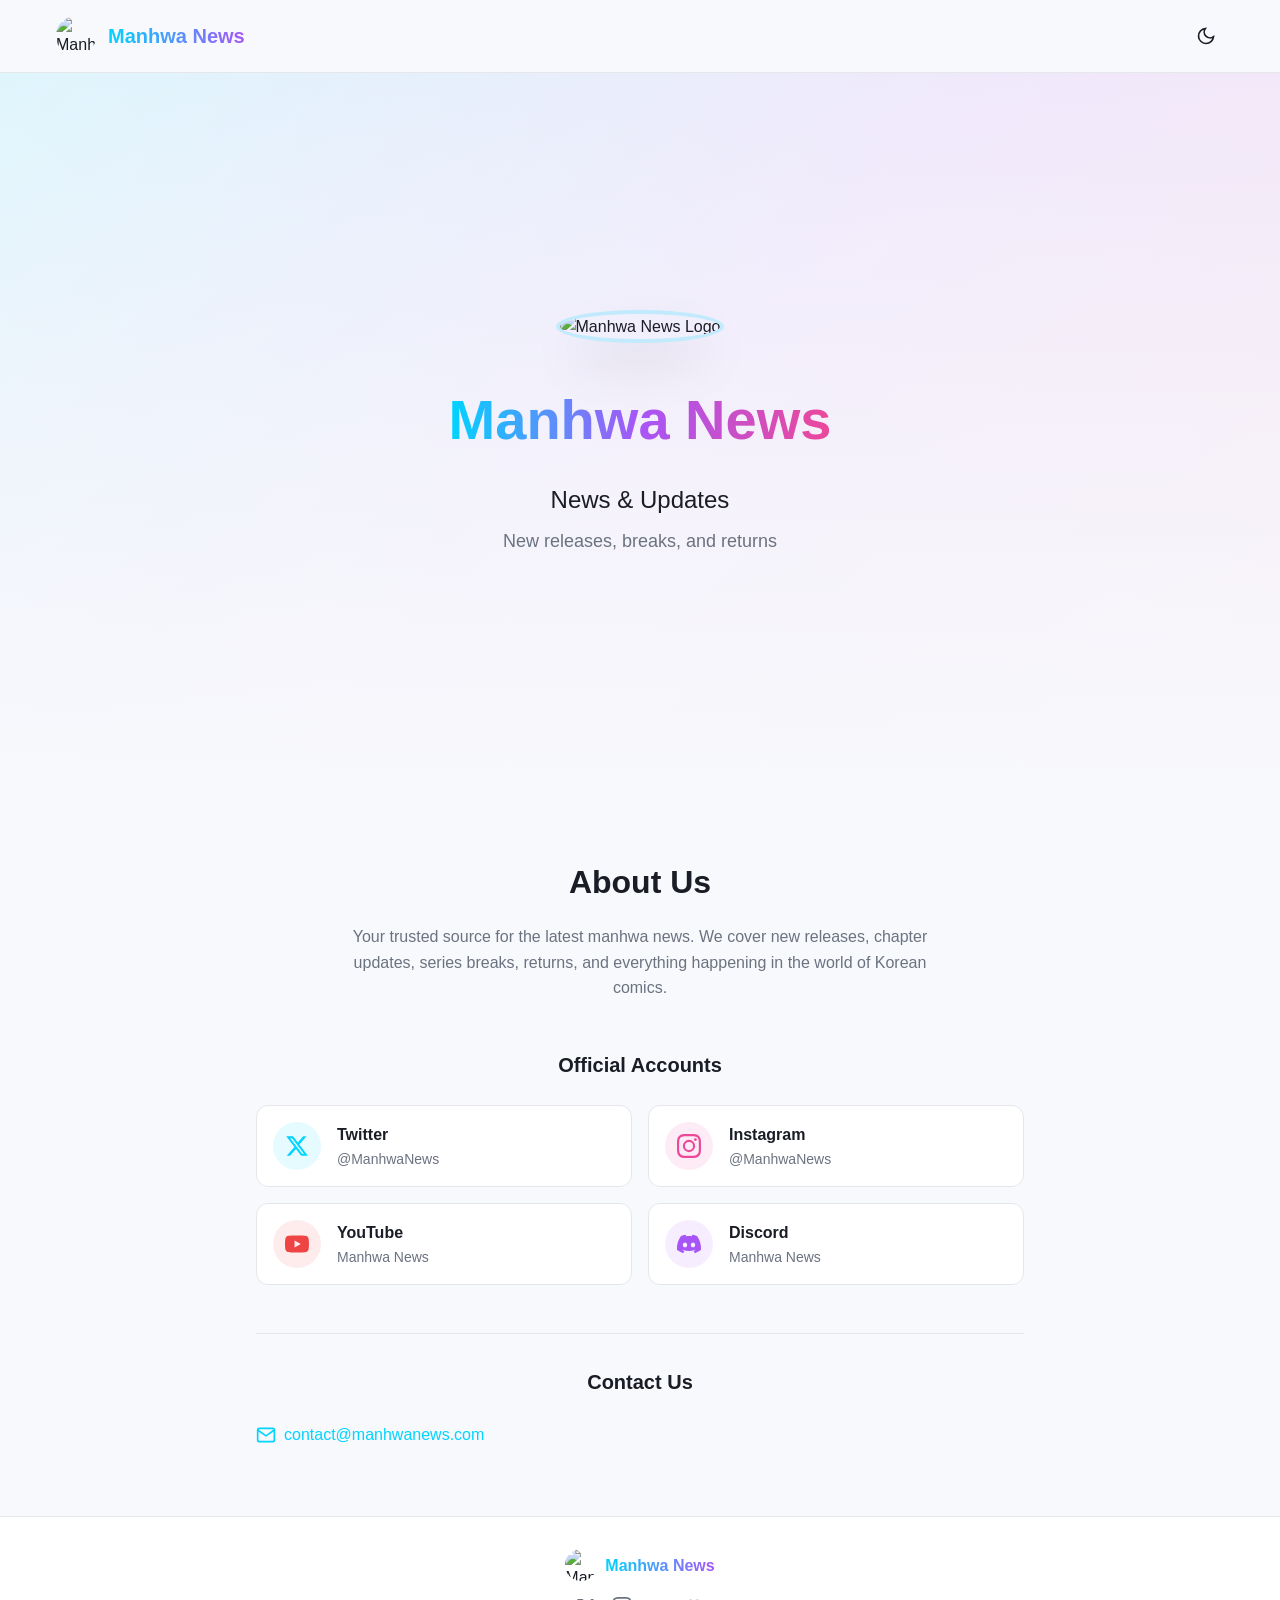
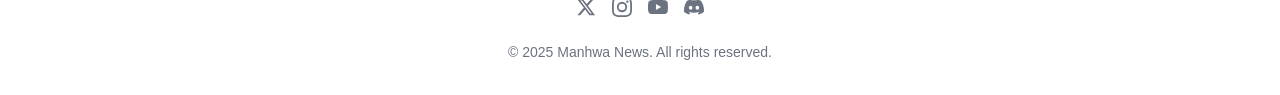
==== index.html @ ea755a16 "Rename index (2).html to index.html" ====
<!DOCTYPE html>
<html lang="en">
<head>
    <meta charset="UTF-8">
    <meta name="viewport" content="width=device-width, initial-scale=1.0">
    <meta name="description" content="Manhwa News - Your source for manhwa news & updates. New releases, breaks, and returns.">
    <meta property="og:title" content="Manhwa News">
    <meta property="og:description" content="News & Updates | New releases, breaks, and returns">
    <meta property="og:image" content="logo.jpg">
    <title>Manhwa News - News & Updates</title>
    <link rel="icon" type="image/jpeg" href="logo.jpg">
    <link rel="stylesheet" href="styles.css">
</head>
<body>
    <header class="header">
        <div class="header-content">
            <div class="logo-section">
                <img src="logo.jpg" alt="Manhwa News Logo" class="header-logo">
                <span class="logo-text">Manhwa News</span>
            </div>
            <button class="theme-toggle" id="themeToggle" aria-label="Toggle theme">
                <svg class="icon sun-icon" viewBox="0 0 24 24" fill="none" stroke="currentColor" stroke-width="2">
                    <circle cx="12" cy="12" r="5"></circle>
                    <line x1="12" y1="1" x2="12" y2="3"></line>
                    <line x1="12" y1="21" x2="12" y2="23"></line>
                    <line x1="4.22" y1="4.22" x2="5.64" y2="5.64"></line>
                    <line x1="18.36" y1="18.36" x2="19.78" y2="19.78"></line>
                    <line x1="1" y1="12" x2="3" y2="12"></line>
                    <line x1="21" y1="12" x2="23" y2="12"></line>
                    <line x1="4.22" y1="19.78" x2="5.64" y2="18.36"></line>
                    <line x1="18.36" y1="5.64" x2="19.78" y2="4.22"></line>
                </svg>
                <svg class="icon moon-icon" viewBox="0 0 24 24" fill="none" stroke="currentColor" stroke-width="2">
                    <path d="M21 12.79A9 9 0 1 1 11.21 3 7 7 0 0 0 21 12.79z"></path>
                </svg>
            </button>
        </div>
    </header>

    <main>
        <section class="hero">
            <div class="hero-content">
                <img src="logo.jpg" alt="Manhwa News Logo" class="main-logo">
                <h1 class="main-title">Manhwa News</h1>
                <p class="tagline">News & Updates</p>
                <p class="description">New releases, breaks, and returns</p>
            </div>
        </section>

        <section class="about">
            <div class="container">
                <h2>About Us</h2>
                <p class="about-text">
                    Your trusted source for the latest manhwa news. We cover new releases, 
                    chapter updates, series breaks, returns, and everything happening in the world of Korean comics.
                </p>

                <h3>Official Accounts</h3>
                <div class="social-grid">
                    <a href="https://twitter.com/manhwanews" target="_blank" rel="noopener noreferrer" class="social-card">
                        <div class="social-icon twitter">
                            <svg viewBox="0 0 24 24" fill="currentColor"><path d="M18.244 2.25h3.308l-7.227 8.26 8.502 11.24H16.17l-5.214-6.817L4.99 21.75H1.68l7.73-8.835L1.254 2.25H8.08l4.713 6.231zm-1.161 17.52h1.833L7.084 4.126H5.117z"/></svg>
                        </div>
                        <div class="social-info">
                            <span class="social-name">Twitter</span>
                            <span class="social-username">@ManhwaNews</span>
                        </div>
                    </a>
                    <a href="https://instagram.com/manhwanews" target="_blank" rel="noopener noreferrer" class="social-card">
                        <div class="social-icon instagram">
                            <svg viewBox="0 0 24 24" fill="currentColor"><path d="M12 2.163c3.204 0 3.584.012 4.85.07 3.252.148 4.771 1.691 4.919 4.919.058 1.265.069 1.645.069 4.849 0 3.205-.012 3.584-.069 4.849-.149 3.225-1.664 4.771-4.919 4.919-1.266.058-1.644.07-4.85.07-3.204 0-3.584-.012-4.849-.07-3.26-.149-4.771-1.699-4.919-4.92-.058-1.265-.07-1.644-.07-4.849 0-3.204.013-3.583.07-4.849.149-3.227 1.664-4.771 4.919-4.919 1.266-.057 1.645-.069 4.849-.069zM12 0C8.741 0 8.333.014 7.053.072 2.695.272.273 2.69.073 7.052.014 8.333 0 8.741 0 12c0 3.259.014 3.668.072 4.948.2 4.358 2.618 6.78 6.98 6.98C8.333 23.986 8.741 24 12 24c3.259 0 3.668-.014 4.948-.072 4.354-.2 6.782-2.618 6.979-6.98.059-1.28.073-1.689.073-4.948 0-3.259-.014-3.667-.072-4.947-.196-4.354-2.617-6.78-6.979-6.98C15.668.014 15.259 0 12 0zm0 5.838a6.162 6.162 0 100 12.324 6.162 6.162 0 000-12.324zM12 16a4 4 0 110-8 4 4 0 010 8zm6.406-11.845a1.44 1.44 0 100 2.881 1.44 1.44 0 000-2.881z"/></svg>
                        </div>
                        <div class="social-info">
                            <span class="social-name">Instagram</span>
                            <span class="social-username">@ManhwaNews</span>
                        </div>
                    </a>
                    <a href="https://youtube.com/@manhwanews" target="_blank" rel="noopener noreferrer" class="social-card">
                        <div class="social-icon youtube">
                            <svg viewBox="0 0 24 24" fill="currentColor"><path d="M23.498 6.186a3.016 3.016 0 0 0-2.122-2.136C19.505 3.545 12 3.545 12 3.545s-7.505 0-9.377.505A3.017 3.017 0 0 0 .502 6.186C0 8.07 0 12 0 12s0 3.93.502 5.814a3.016 3.016 0 0 0 2.122 2.136c1.871.505 9.376.505 9.376.505s7.505 0 9.377-.505a3.015 3.015 0 0 0 2.122-2.136C24 15.93 24 12 24 12s0-3.93-.502-5.814zM9.545 15.568V8.432L15.818 12l-6.273 3.568z"/></svg>
                        </div>
                        <div class="social-info">
                            <span class="social-name">YouTube</span>
                            <span class="social-username">Manhwa News</span>
                        </div>
                    </a>
                    <a href="https://discord.gg/manhwanews" target="_blank" rel="noopener noreferrer" class="social-card">
                        <div class="social-icon discord">
                            <svg viewBox="0 0 24 24" fill="currentColor"><path d="M20.317 4.3698a19.7913 19.7913 0 00-4.8851-1.5152.0741.0741 0 00-.0785.0371c-.211.3753-.4447.8648-.6083 1.2495-1.8447-.2762-3.68-.2762-5.4868 0-.1636-.3933-.4058-.8742-.6177-1.2495a.077.077 0 00-.0785-.037 19.7363 19.7363 0 00-4.8852 1.515.0699.0699 0 00-.0321.0277C.5334 9.0458-.319 13.5799.0992 18.0578a.0824.0824 0 00.0312.0561c2.0528 1.5076 4.0413 2.4228 5.9929 3.0294a.0777.0777 0 00.0842-.0276c.4616-.6304.8731-1.2952 1.226-1.9942a.076.076 0 00-.0416-.1057c-.6528-.2476-1.2743-.5495-1.8722-.8923a.077.077 0 01-.0076-.1277c.1258-.0943.2517-.1923.3718-.2914a.0743.0743 0 01.0776-.0105c3.9278 1.7933 8.18 1.7933 12.0614 0a.0739.0739 0 01.0785.0095c.1202.099.246.1981.3728.2924a.077.077 0 01-.0066.1276 12.2986 12.2986 0 01-1.873.8914.0766.0766 0 00-.0407.1067c.3604.698.7719 1.3628 1.225 1.9932a.076.076 0 00.0842.0286c1.961-.6067 3.9495-1.5219 6.0023-3.0294a.077.077 0 00.0313-.0552c.5004-5.177-.8382-9.6739-3.5485-13.6604a.061.061 0 00-.0312-.0286zM8.02 15.3312c-1.1825 0-2.1569-1.0857-2.1569-2.419 0-1.3332.9555-2.4189 2.157-2.4189 1.2108 0 2.1757 1.0952 2.1568 2.419 0 1.3332-.9555 2.4189-2.1569 2.4189zm7.9748 0c-1.1825 0-2.1569-1.0857-2.1569-2.419 0-1.3332.9554-2.4189 2.1569-2.4189 1.2108 0 2.1757 1.0952 2.1568 2.419 0 1.3332-.946 2.4189-2.1568 2.4189Z"/></svg>
                        </div>
                        <div class="social-info">
                            <span class="social-name">Discord</span>
                            <span class="social-username">Manhwa News</span>
                        </div>
                    </a>
                </div>

                <div class="divider"></div>

                <h3>Contact Us</h3>
                <a href="mailto:contact@manhwanews.com" class="email-link">
                    <svg class="icon" viewBox="0 0 24 24" fill="none" stroke="currentColor" stroke-width="2">
                        <path d="M4 4h16c1.1 0 2 .9 2 2v12c0 1.1-.9 2-2 2H4c-1.1 0-2-.9-2-2V6c0-1.1.9-2 2-2z"></path>
                        <polyline points="22,6 12,13 2,6"></polyline>
                    </svg>
                    <span>contact@manhwanews.com</span>
                </a>
            </div>
        </section>
    </main>

    <footer class="footer">
        <div class="footer-content">
            <div class="footer-logo">
                <img src="logo.jpg" alt="Manhwa News" class="footer-logo-img">
                <span class="footer-logo-text">Manhwa News</span>
            </div>
            <div class="footer-social">
                <a href="https://twitter.com/manhwanews" target="_blank" rel="noopener noreferrer" aria-label="Twitter">
                    <svg viewBox="0 0 24 24" fill="currentColor"><path d="M18.244 2.25h3.308l-7.227 8.26 8.502 11.24H16.17l-5.214-6.817L4.99 21.75H1.68l7.73-8.835L1.254 2.25H8.08l4.713 6.231zm-1.161 17.52h1.833L7.084 4.126H5.117z"/></svg>
                </a>
                <a href="https://instagram.com/manhwanews" target="_blank" rel="noopener noreferrer" aria-label="Instagram">
                    <svg viewBox="0 0 24 24" fill="currentColor"><path d="M12 2.163c3.204 0 3.584.012 4.85.07 3.252.148 4.771 1.691 4.919 4.919.058 1.265.069 1.645.069 4.849 0 3.205-.012 3.584-.069 4.849-.149 3.225-1.664 4.771-4.919 4.919-1.266.058-1.644.07-4.85.07-3.204 0-3.584-.012-4.849-.07-3.26-.149-4.771-1.699-4.919-4.92-.058-1.265-.07-1.644-.07-4.849 0-3.204.013-3.583.07-4.849.149-3.227 1.664-4.771 4.919-4.919 1.266-.057 1.645-.069 4.849-.069zM12 0C8.741 0 8.333.014 7.053.072 2.695.272.273 2.69.073 7.052.014 8.333 0 8.741 0 12c0 3.259.014 3.668.072 4.948.2 4.358 2.618 6.78 6.98 6.98C8.333 23.986 8.741 24 12 24c3.259 0 3.668-.014 4.948-.072 4.354-.2 6.782-2.618 6.979-6.98.059-1.28.073-1.689.073-4.948 0-3.259-.014-3.667-.072-4.947-.196-4.354-2.617-6.78-6.979-6.98C15.668.014 15.259 0 12 0zm0 5.838a6.162 6.162 0 100 12.324 6.162 6.162 0 000-12.324zM12 16a4 4 0 110-8 4 4 0 010 8zm6.406-11.845a1.44 1.44 0 100 2.881 1.44 1.44 0 000-2.881z"/></svg>
                </a>
                <a href="https://youtube.com/@manhwanews" target="_blank" rel="noopener noreferrer" aria-label="YouTube">
                    <svg viewBox="0 0 24 24" fill="currentColor"><path d="M23.498 6.186a3.016 3.016 0 0 0-2.122-2.136C19.505 3.545 12 3.545 12 3.545s-7.505 0-9.377.505A3.017 3.017 0 0 0 .502 6.186C0 8.07 0 12 0 12s0 3.93.502 5.814a3.016 3.016 0 0 0 2.122 2.136c1.871.505 9.376.505 9.376.505s7.505 0 9.377-.505a3.015 3.015 0 0 0 2.122-2.136C24 15.93 24 12 24 12s0-3.93-.502-5.814zM9.545 15.568V8.432L15.818 12l-6.273 3.568z"/></svg>
                </a>
                <a href="https://discord.gg/manhwanews" target="_blank" rel="noopener noreferrer" aria-label="Discord">
                    <svg viewBox="0 0 24 24" fill="currentColor"><path d="M20.317 4.3698a19.7913 19.7913 0 00-4.8851-1.5152.0741.0741 0 00-.0785.0371c-.211.3753-.4447.8648-.6083 1.2495-1.8447-.2762-3.68-.2762-5.4868 0-.1636-.3933-.4058-.8742-.6177-1.2495a.077.077 0 00-.0785-.037 19.7363 19.7363 0 00-4.8852 1.515.0699.0699 0 00-.0321.0277C.5334 9.0458-.319 13.5799.0992 18.0578a.0824.0824 0 00.0312.0561c2.0528 1.5076 4.0413 2.4228 5.9929 3.0294a.0777.0777 0 00.0842-.0276c.4616-.6304.8731-1.2952 1.226-1.9942a.076.076 0 00-.0416-.1057c-.6528-.2476-1.2743-.5495-1.8722-.8923a.077.077 0 01-.0076-.1277c.1258-.0943.2517-.1923.3718-.2914a.0743.0743 0 01.0776-.0105c3.9278 1.7933 8.18 1.7933 12.0614 0a.0739.0739 0 01.0785.0095c.1202.099.246.1981.3728.2924a.077.077 0 01-.0066.1276 12.2986 12.2986 0 01-1.873.8914.0766.0766 0 00-.0407.1067c.3604.698.7719 1.3628 1.225 1.9932a.076.076 0 00.0842.0286c1.961-.6067 3.9495-1.5219 6.0023-3.0294a.077.077 0 00.0313-.0552c.5004-5.177-.8382-9.6739-3.5485-13.6604a.061.061 0 00-.0312-.0286zM8.02 15.3312c-1.1825 0-2.1569-1.0857-2.1569-2.419 0-1.3332.9555-2.4189 2.157-2.4189 1.2108 0 2.1757 1.0952 2.1568 2.419 0 1.3332-.9555 2.4189-2.1569 2.4189zm7.9748 0c-1.1825 0-2.1569-1.0857-2.1569-2.419 0-1.3332.9554-2.4189 2.1569-2.4189 1.2108 0 2.1757 1.0952 2.1568 2.419 0 1.3332-.946 2.4189-2.1568 2.4189Z"/></svg>
                </a>
            </div>
            <p class="copyright">&copy; 2025 Manhwa News. All rights reserved.</p>
        </div>
    </footer>

    <script src="main.js"></script>
</body>
</html>
---- styles.css ----
* {
    margin: 0;
    padding: 0;
    box-sizing: border-box;
}

:root {
    --bg: #f8f9fc;
    --fg: #1a1d26;
    --card: #ffffff;
    --card-fg: #1a1d26;
    --primary: #00d4ff;
    --primary-fg: #0a0a0a;
    --muted: #6b7280;
    --border: #e5e7eb;
    --accent-purple: #a855f7;
    --accent-pink: #ec4899;
    --accent-orange: #f97316;
}

.dark {
    --bg: #0f1118;
    --fg: #e8eaed;
    --card: #1a1d26;
    --card-fg: #e8eaed;
    --primary: #00d4ff;
    --primary-fg: #0a0a0a;
    --muted: #9ca3af;
    --border: #2d3140;
}

body {
    font-family: -apple-system, BlinkMacSystemFont, 'Segoe UI', Roboto, Oxygen, Ubuntu, sans-serif;
    background-color: var(--bg);
    color: var(--fg);
    line-height: 1.6;
    transition: background-color 0.3s, color 0.3s;
}

.icon {
    width: 20px;
    height: 20px;
}

/* Header */
.header {
    position: sticky;
    top: 0;
    z-index: 50;
    background: var(--bg);
    border-bottom: 1px solid var(--border);
    backdrop-filter: blur(10px);
}

.header-content {
    max-width: 1200px;
    margin: 0 auto;
    padding: 1rem;
    display: flex;
    justify-content: space-between;
    align-items: center;
}

.logo-section {
    display: flex;
    align-items: center;
    gap: 0.75rem;
}

.header-logo {
    width: 40px;
    height: 40px;
    border-radius: 50%;
    object-fit: cover;
}

.logo-text {
    font-weight: 700;
    font-size: 1.25rem;
    background: linear-gradient(90deg, var(--primary), var(--accent-purple));
    -webkit-background-clip: text;
    -webkit-text-fill-color: transparent;
    background-clip: text;
}

.theme-toggle {
    background: transparent;
    border: none;
    cursor: pointer;
    padding: 0.5rem;
    border-radius: 0.5rem;
    color: var(--fg);
    transition: background 0.2s;
}

.theme-toggle:hover {
    background: var(--border);
}

.sun-icon { display: none; }
.moon-icon { display: block; }

.dark .sun-icon { display: block; }
.dark .moon-icon { display: none; }

/* Hero */
.hero {
    min-height: 80vh;
    display: flex;
    align-items: center;
    justify-content: center;
    background: linear-gradient(135deg, 
        rgba(0, 212, 255, 0.1), 
        rgba(168, 85, 247, 0.1), 
        rgba(236, 72, 153, 0.1));
    position: relative;
}

.hero::after {
    content: '';
    position: absolute;
    inset: 0;
    background: linear-gradient(to top, var(--bg), transparent);
}

.hero-content {
    position: relative;
    z-index: 1;
    text-align: center;
    padding: 4rem 1rem;
}

.main-logo {
    width: 160px;
    height: 160px;
    border-radius: 50%;
    object-fit: cover;
    box-shadow: 0 25px 50px -12px rgba(0, 0, 0, 0.25);
    margin-bottom: 2rem;
    border: 4px solid rgba(0, 212, 255, 0.2);
}

@media (min-width: 640px) {
    .main-logo {
        width: 192px;
        height: 192px;
    }
}

.main-title {
    font-size: 2.5rem;
    font-weight: 700;
    margin-bottom: 1rem;
    background: linear-gradient(90deg, var(--primary), var(--accent-purple), var(--accent-pink));
    -webkit-background-clip: text;
    -webkit-text-fill-color: transparent;
    background-clip: text;
}

@media (min-width: 640px) {
    .main-title {
        font-size: 3.5rem;
    }
}

.tagline {
    font-size: 1.25rem;
    font-weight: 500;
    margin-bottom: 0.5rem;
}

@media (min-width: 640px) {
    .tagline {
        font-size: 1.5rem;
    }
}

.description {
    font-size: 1rem;
    color: var(--muted);
}

@media (min-width: 640px) {
    .description {
        font-size: 1.125rem;
    }
}

/* About Section */
.about {
    padding: 4rem 1rem;
}

.container {
    max-width: 768px;
    margin: 0 auto;
}

.about h2 {
    font-size: 1.75rem;
    font-weight: 700;
    text-align: center;
    margin-bottom: 1rem;
}

@media (min-width: 640px) {
    .about h2 {
        font-size: 2rem;
    }
}

.about-text {
    text-align: center;
    color: var(--muted);
    margin-bottom: 3rem;
    max-width: 600px;
    margin-left: auto;
    margin-right: auto;
}

.about h3 {
    font-size: 1.25rem;
    font-weight: 600;
    text-align: center;
    margin-bottom: 1.5rem;
}

/* Social Grid */
.social-grid {
    display: grid;
    grid-template-columns: 1fr;
    gap: 1rem;
    margin-bottom: 3rem;
}

@media (min-width: 640px) {
    .social-grid {
        grid-template-columns: repeat(2, 1fr);
    }
}

.social-card {
    display: flex;
    align-items: center;
    gap: 1rem;
    padding: 1rem;
    background: var(--card);
    border: 1px solid var(--border);
    border-radius: 0.75rem;
    text-decoration: none;
    color: var(--card-fg);
    transition: transform 0.2s, box-shadow 0.2s;
}

.social-card:hover {
    transform: translateY(-2px);
    box-shadow: 0 10px 25px -5px rgba(0, 0, 0, 0.1);
}

.social-icon {
    width: 48px;
    height: 48px;
    border-radius: 50%;
    display: flex;
    align-items: center;
    justify-content: center;
    flex-shrink: 0;
}

.social-icon svg {
    width: 24px;
    height: 24px;
}

.social-icon.twitter {
    background: rgba(0, 212, 255, 0.1);
    color: var(--primary);
}

.social-icon.instagram {
    background: rgba(236, 72, 153, 0.1);
    color: var(--accent-pink);
}

.social-icon.youtube {
    background: rgba(239, 68, 68, 0.1);
    color: #ef4444;
}

.social-icon.discord {
    background: rgba(168, 85, 247, 0.1);
    color: var(--accent-purple);
}

.social-info {
    display: flex;
    flex-direction: column;
}

.social-name {
    font-weight: 600;
}

.social-username {
    font-size: 0.875rem;
    color: var(--muted);
}

/* Divider */
.divider {
    height: 1px;
    background: var(--border);
    margin: 2rem 0;
}

/* Email Link */
.email-link {
    display: inline-flex;
    align-items: center;
    gap: 0.5rem;
    color: var(--primary);
    text-decoration: none;
    font-size: 1rem;
    transition: opacity 0.2s;
}

.email-link:hover {
    text-decoration: underline;
}

/* Footer */
.footer {
    border-top: 1px solid var(--border);
    padding: 2rem 1rem;
    background: var(--card);
}

.footer-content {
    max-width: 1200px;
    margin: 0 auto;
    display: flex;
    flex-direction: column;
    align-items: center;
    gap: 1rem;
}

.footer-logo {
    display: flex;
    align-items: center;
    gap: 0.5rem;
}

.footer-logo-img {
    width: 32px;
    height: 32px;
    border-radius: 50%;
    object-fit: cover;
}

.footer-logo-text {
    font-weight: 600;
    background: linear-gradient(90deg, var(--primary), var(--accent-purple));
    -webkit-background-clip: text;
    -webkit-text-fill-color: transparent;
    background-clip: text;
}

.footer-social {
    display: flex;
    gap: 1rem;
}

.footer-social a {
    color: var(--muted);
    transition: color 0.2s;
}

.footer-social a:hover {
    color: var(--primary);
}

.footer-social svg {
    width: 20px;
    height: 20px;
}

.copyright {
    font-size: 0.875rem;
    color: var(--muted);
}
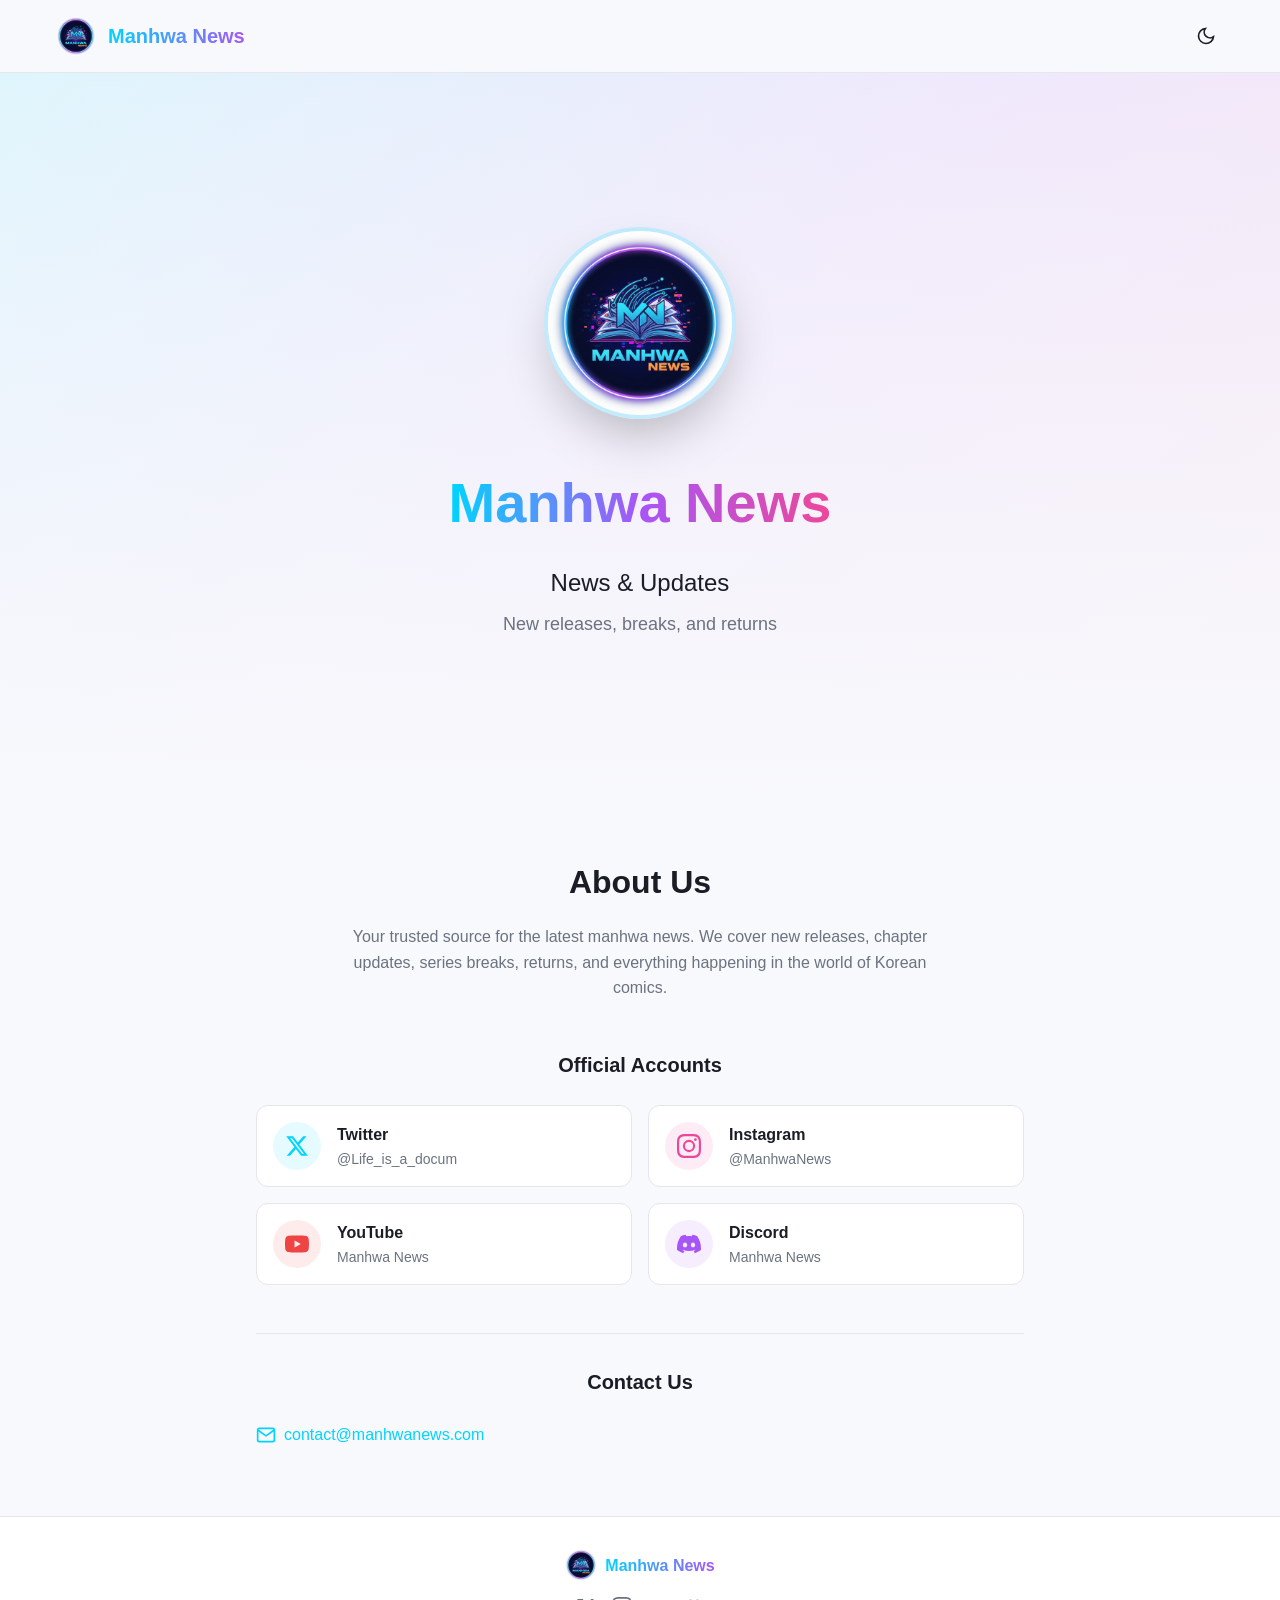
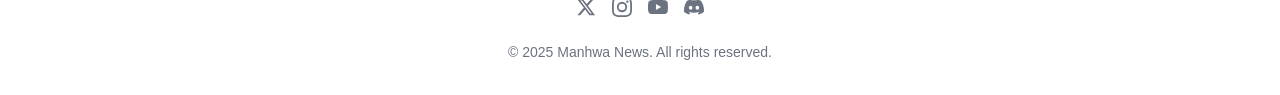
==== commit 9e7ea775: "Update social media links and email contact" ====
--- a/index.html
+++ b/index.html
@@ -57,13 +57,13 @@
 
                 <h3>Official Accounts</h3>
                 <div class="social-grid">
-                    <a href="https://twitter.com/manhwanews" target="_blank" rel="noopener noreferrer" class="social-card">
+                    <a href="https://twitter.com/Life_is_a_docum" target="_blank" rel="noopener noreferrer" class="social-card">
                         <div class="social-icon twitter">
                             <svg viewBox="0 0 24 24" fill="currentColor"><path d="M18.244 2.25h3.308l-7.227 8.26 8.502 11.24H16.17l-5.214-6.817L4.99 21.75H1.68l7.73-8.835L1.254 2.25H8.08l4.713 6.231zm-1.161 17.52h1.833L7.084 4.126H5.117z"/></svg>
                         </div>
                         <div class="social-info">
                             <span class="social-name">Twitter</span>
-                            <span class="social-username">@ManhwaNews</span>
+                            <span class="social-username">@Life_is_a_docum</span>
                         </div>
                     </a>
                     <a href="https://instagram.com/manhwanews" target="_blank" rel="noopener noreferrer" class="social-card">
@@ -98,7 +98,7 @@
                 <div class="divider"></div>
 
                 <h3>Contact Us</h3>
-                <a href="mailto:contact@manhwanews.com" class="email-link">
+                <a href="mailto:manhwanewsupdates@gmail.com" class="email-link">
                     <svg class="icon" viewBox="0 0 24 24" fill="none" stroke="currentColor" stroke-width="2">
                         <path d="M4 4h16c1.1 0 2 .9 2 2v12c0 1.1-.9 2-2 2H4c-1.1 0-2-.9-2-2V6c0-1.1.9-2 2-2z"></path>
                         <polyline points="22,6 12,13 2,6"></polyline>
@@ -116,7 +116,7 @@
                 <span class="footer-logo-text">Manhwa News</span>
             </div>
             <div class="footer-social">
-                <a href="https://twitter.com/manhwanews" target="_blank" rel="noopener noreferrer" aria-label="Twitter">
+                <a href="https://twitter.com/Life_is_a_docum" target="_blank" rel="noopener noreferrer" aria-label="Twitter">
                     <svg viewBox="0 0 24 24" fill="currentColor"><path d="M18.244 2.25h3.308l-7.227 8.26 8.502 11.24H16.17l-5.214-6.817L4.99 21.75H1.68l7.73-8.835L1.254 2.25H8.08l4.713 6.231zm-1.161 17.52h1.833L7.084 4.126H5.117z"/></svg>
                 </a>
                 <a href="https://instagram.com/manhwanews" target="_blank" rel="noopener noreferrer" aria-label="Instagram">
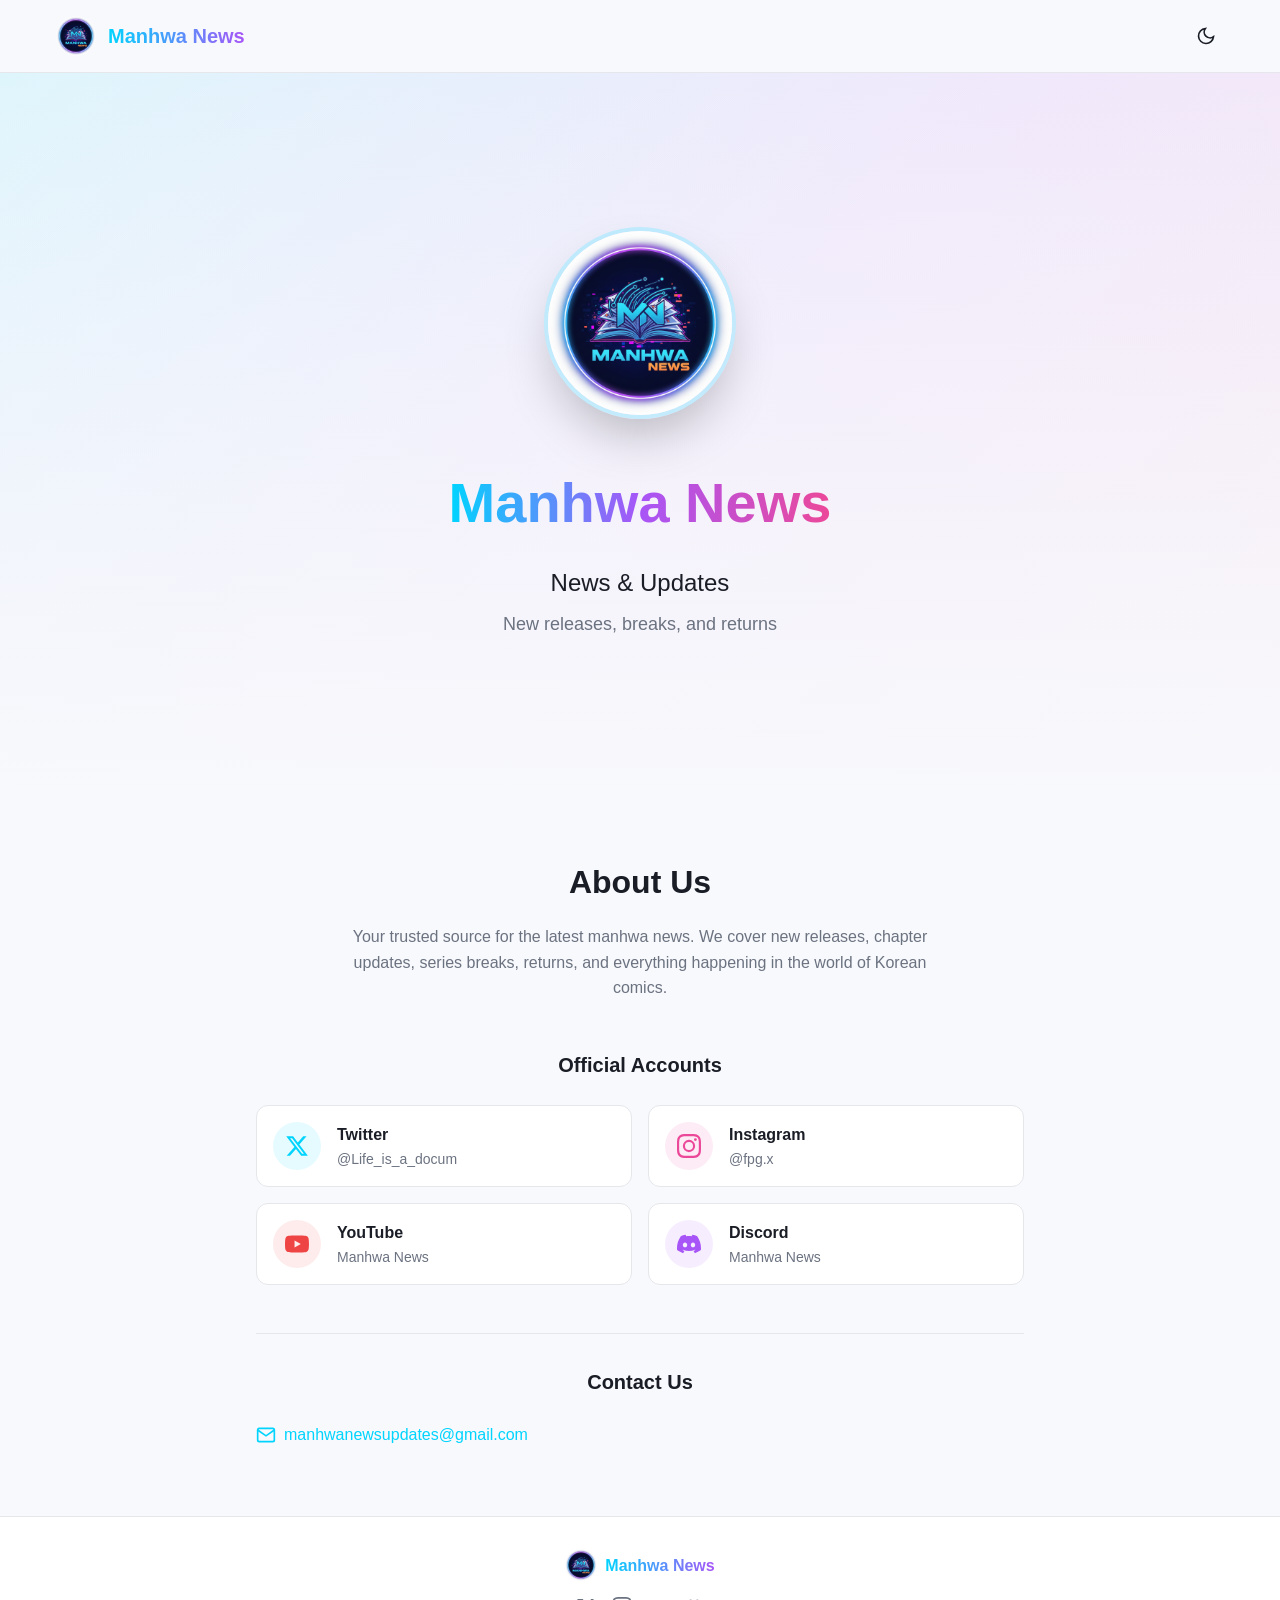
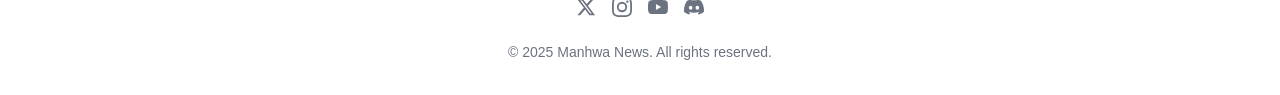
==== commit f49fceac: "Update index.html" ====
--- a/index.html
+++ b/index.html
@@ -66,16 +66,16 @@
                             <span class="social-username">@Life_is_a_docum</span>
                         </div>
                     </a>
-                    <a href="https://instagram.com/manhwanews" target="_blank" rel="noopener noreferrer" class="social-card">
+                    <a href="https://instagram.com/fpg.x" target="_blank" rel="noopener noreferrer" class="social-card">
                         <div class="social-icon instagram">
                             <svg viewBox="0 0 24 24" fill="currentColor"><path d="M12 2.163c3.204 0 3.584.012 4.85.07 3.252.148 4.771 1.691 4.919 4.919.058 1.265.069 1.645.069 4.849 0 3.205-.012 3.584-.069 4.849-.149 3.225-1.664 4.771-4.919 4.919-1.266.058-1.644.07-4.85.07-3.204 0-3.584-.012-4.849-.07-3.26-.149-4.771-1.699-4.919-4.92-.058-1.265-.07-1.644-.07-4.849 0-3.204.013-3.583.07-4.849.149-3.227 1.664-4.771 4.919-4.919 1.266-.057 1.645-.069 4.849-.069zM12 0C8.741 0 8.333.014 7.053.072 2.695.272.273 2.69.073 7.052.014 8.333 0 8.741 0 12c0 3.259.014 3.668.072 4.948.2 4.358 2.618 6.78 6.98 6.98C8.333 23.986 8.741 24 12 24c3.259 0 3.668-.014 4.948-.072 4.354-.2 6.782-2.618 6.979-6.98.059-1.28.073-1.689.073-4.948 0-3.259-.014-3.667-.072-4.947-.196-4.354-2.617-6.78-6.979-6.98C15.668.014 15.259 0 12 0zm0 5.838a6.162 6.162 0 100 12.324 6.162 6.162 0 000-12.324zM12 16a4 4 0 110-8 4 4 0 010 8zm6.406-11.845a1.44 1.44 0 100 2.881 1.44 1.44 0 000-2.881z"/></svg>
                         </div>
                         <div class="social-info">
                             <span class="social-name">Instagram</span>
-                            <span class="social-username">@ManhwaNews</span>
+                            <span class="social-username">@fpg.x</span>
                         </div>
                     </a>
-                    <a href="https://youtube.com/@manhwanews" target="_blank" rel="noopener noreferrer" class="social-card">
+                    <a href="https://youtube.com/@manhwanewsupdates" target="_blank" rel="noopener noreferrer" class="social-card">
                         <div class="social-icon youtube">
                             <svg viewBox="0 0 24 24" fill="currentColor"><path d="M23.498 6.186a3.016 3.016 0 0 0-2.122-2.136C19.505 3.545 12 3.545 12 3.545s-7.505 0-9.377.505A3.017 3.017 0 0 0 .502 6.186C0 8.07 0 12 0 12s0 3.93.502 5.814a3.016 3.016 0 0 0 2.122 2.136c1.871.505 9.376.505 9.376.505s7.505 0 9.377-.505a3.015 3.015 0 0 0 2.122-2.136C24 15.93 24 12 24 12s0-3.93-.502-5.814zM9.545 15.568V8.432L15.818 12l-6.273 3.568z"/></svg>
                         </div>
@@ -103,7 +103,7 @@
                         <path d="M4 4h16c1.1 0 2 .9 2 2v12c0 1.1-.9 2-2 2H4c-1.1 0-2-.9-2-2V6c0-1.1.9-2 2-2z"></path>
                         <polyline points="22,6 12,13 2,6"></polyline>
                     </svg>
-                    <span>contact@manhwanews.com</span>
+                    <span>manhwanewsupdates@gmail.com</span>
                 </a>
             </div>
         </section>
@@ -119,10 +119,10 @@
                 <a href="https://twitter.com/Life_is_a_docum" target="_blank" rel="noopener noreferrer" aria-label="Twitter">
                     <svg viewBox="0 0 24 24" fill="currentColor"><path d="M18.244 2.25h3.308l-7.227 8.26 8.502 11.24H16.17l-5.214-6.817L4.99 21.75H1.68l7.73-8.835L1.254 2.25H8.08l4.713 6.231zm-1.161 17.52h1.833L7.084 4.126H5.117z"/></svg>
                 </a>
-                <a href="https://instagram.com/manhwanews" target="_blank" rel="noopener noreferrer" aria-label="Instagram">
+                <a href="https://instagram.com/fpg.x" target="_blank" rel="noopener noreferrer" aria-label="Instagram">
                     <svg viewBox="0 0 24 24" fill="currentColor"><path d="M12 2.163c3.204 0 3.584.012 4.85.07 3.252.148 4.771 1.691 4.919 4.919.058 1.265.069 1.645.069 4.849 0 3.205-.012 3.584-.069 4.849-.149 3.225-1.664 4.771-4.919 4.919-1.266.058-1.644.07-4.85.07-3.204 0-3.584-.012-4.849-.07-3.26-.149-4.771-1.699-4.919-4.92-.058-1.265-.07-1.644-.07-4.849 0-3.204.013-3.583.07-4.849.149-3.227 1.664-4.771 4.919-4.919 1.266-.057 1.645-.069 4.849-.069zM12 0C8.741 0 8.333.014 7.053.072 2.695.272.273 2.69.073 7.052.014 8.333 0 8.741 0 12c0 3.259.014 3.668.072 4.948.2 4.358 2.618 6.78 6.98 6.98C8.333 23.986 8.741 24 12 24c3.259 0 3.668-.014 4.948-.072 4.354-.2 6.782-2.618 6.979-6.98.059-1.28.073-1.689.073-4.948 0-3.259-.014-3.667-.072-4.947-.196-4.354-2.617-6.78-6.979-6.98C15.668.014 15.259 0 12 0zm0 5.838a6.162 6.162 0 100 12.324 6.162 6.162 0 000-12.324zM12 16a4 4 0 110-8 4 4 0 010 8zm6.406-11.845a1.44 1.44 0 100 2.881 1.44 1.44 0 000-2.881z"/></svg>
                 </a>
-                <a href="https://youtube.com/@manhwanews" target="_blank" rel="noopener noreferrer" aria-label="YouTube">
+                <a href="https://youtube.com/@manhwanewsupdates" target="_blank" rel="noopener noreferrer" aria-label="YouTube">
                     <svg viewBox="0 0 24 24" fill="currentColor"><path d="M23.498 6.186a3.016 3.016 0 0 0-2.122-2.136C19.505 3.545 12 3.545 12 3.545s-7.505 0-9.377.505A3.017 3.017 0 0 0 .502 6.186C0 8.07 0 12 0 12s0 3.93.502 5.814a3.016 3.016 0 0 0 2.122 2.136c1.871.505 9.376.505 9.376.505s7.505 0 9.377-.505a3.015 3.015 0 0 0 2.122-2.136C24 15.93 24 12 24 12s0-3.93-.502-5.814zM9.545 15.568V8.432L15.818 12l-6.273 3.568z"/></svg>
                 </a>
                 <a href="https://discord.gg/manhwanews" target="_blank" rel="noopener noreferrer" aria-label="Discord">
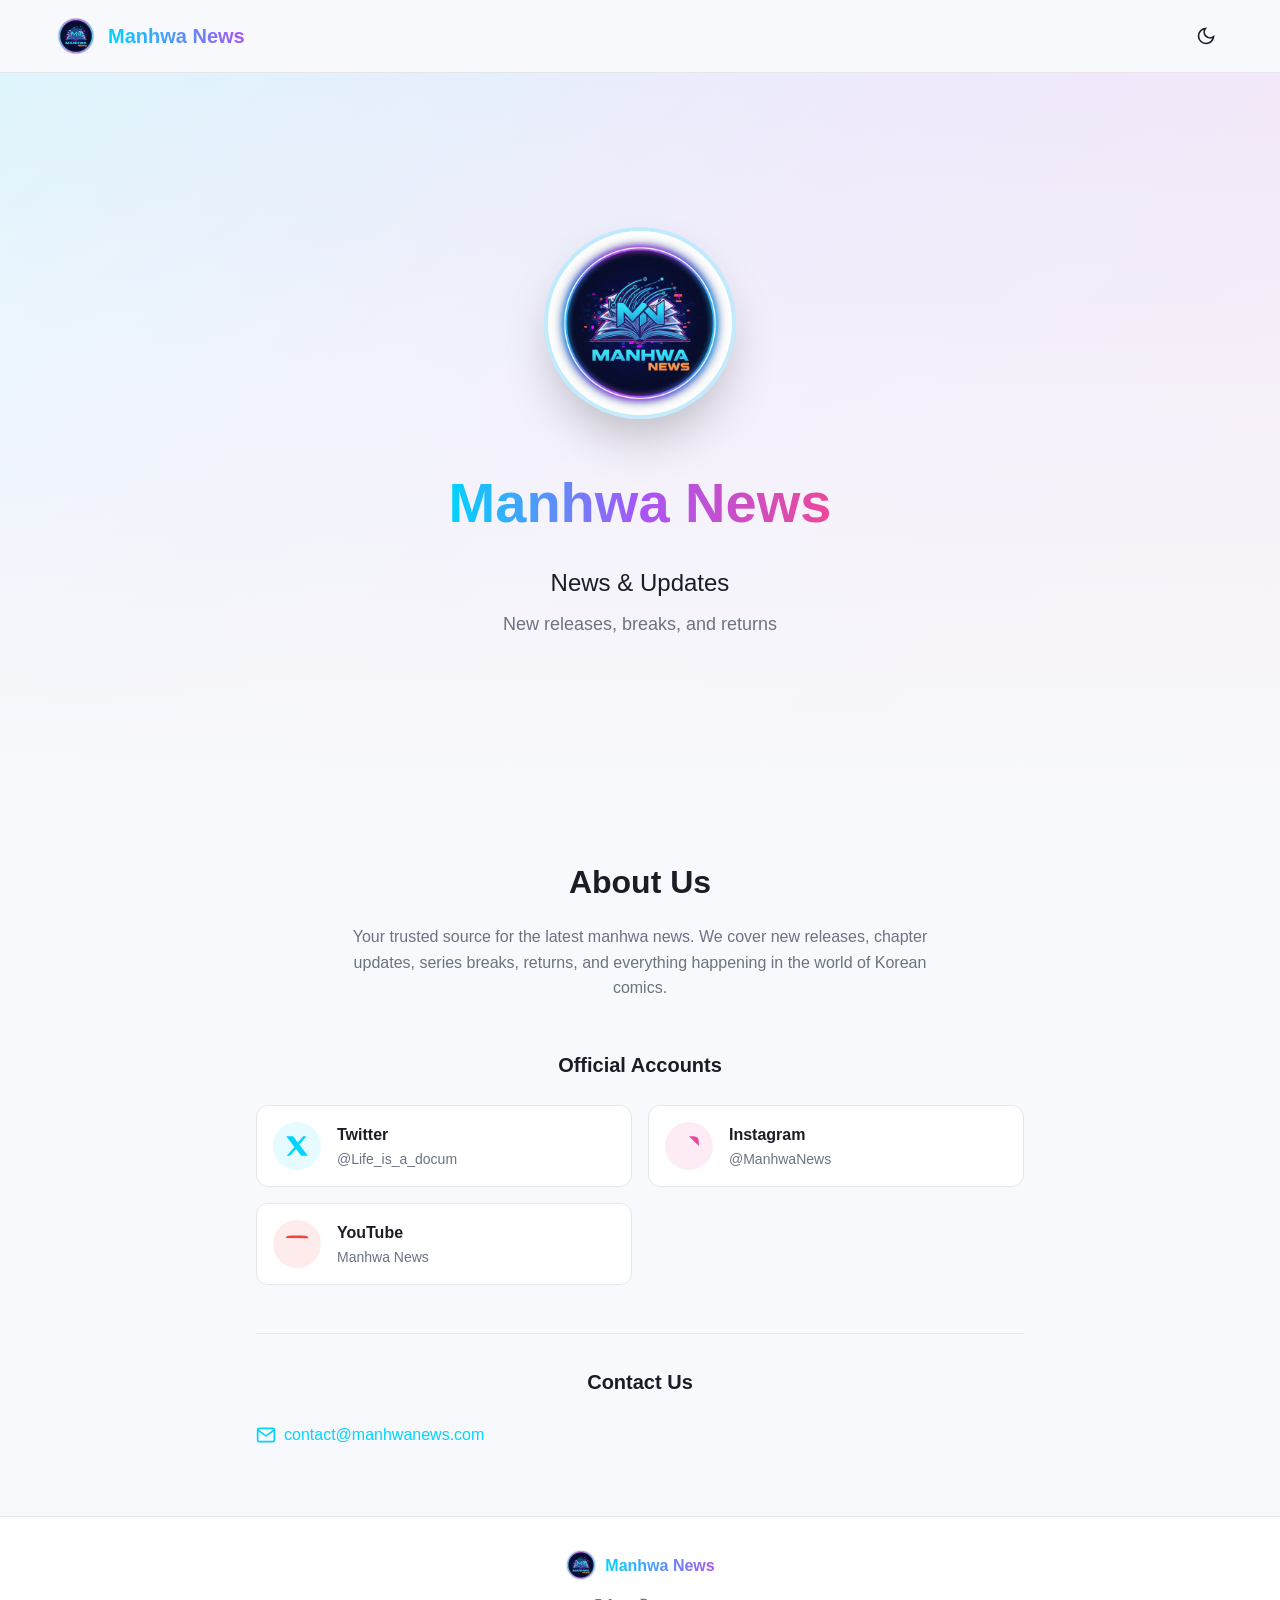
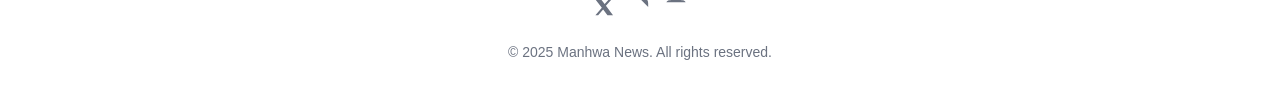
==== commit 01e89988: "Update social media links and remove Discord card Updated social media links and removed Discord sec" ====
--- a/index.html
+++ b/index.html
@@ -59,40 +59,32 @@
                 <div class="social-grid">
                     <a href="https://twitter.com/Life_is_a_docum" target="_blank" rel="noopener noreferrer" class="social-card">
                         <div class="social-icon twitter">
-                            <svg viewBox="0 0 24 24" fill="currentColor"><path d="M18.244 2.25h3.308l-7.227 8.26 8.502 11.24H16.17l-5.214-6.817L4.99 21.75H1.68l7.73-8.835L1.254 2.25H8.08l4.713 6.231zm-1.161 17.52h1.833L7.084 4.126H5.117z"/></svg>
+                            <svg viewBox="0 0 24 24" fill="currentColor"><path d="M18.244 2.25h3.308l-7.227 8.26 8.502 11.24H16.17l-5.214-6.817L4.99 21.75H1.68l7.73-8.835L1.254 2.25H8.08l4.713 6.231zm[...]"></path></svg>
                         </div>
                         <div class="social-info">
                             <span class="social-name">Twitter</span>
                             <span class="social-username">@Life_is_a_docum</span>
                         </div>
                     </a>
-                    <a href="https://instagram.com/fpg.x" target="_blank" rel="noopener noreferrer" class="social-card">
+                    <a href="https://instagram.com/manhwanews" target="_blank" rel="noopener noreferrer" class="social-card">
                         <div class="social-icon instagram">
-                            <svg viewBox="0 0 24 24" fill="currentColor"><path d="M12 2.163c3.204 0 3.584.012 4.85.07 3.252.148 4.771 1.691 4.919 4.919.058 1.265.069 1.645.069 4.849 0 3.205-.012 3.584-.069 4.849-.149 3.225-1.664 4.771-4.919 4.919-1.266.058-1.644.07-4.85.07-3.204 0-3.584-.012-4.849-.07-3.26-.149-4.771-1.699-4.919-4.92-.058-1.265-.07-1.644-.07-4.849 0-3.204.013-3.583.07-4.849.149-3.227 1.664-4.771 4.919-4.919 1.266-.057 1.645-.069 4.849-.069zM12 0C8.741 0 8.333.014 7.053.072 2.695.272.273 2.69.073 7.052.014 8.333 0 8.741 0 12c0 3.259.014 3.668.072 4.948.2 4.358 2.618 6.78 6.98 6.98C8.333 23.986 8.741 24 12 24c3.259 0 3.668-.014 4.948-.072 4.354-.2 6.782-2.618 6.979-6.98.059-1.28.073-1.689.073-4.948 0-3.259-.014-3.667-.072-4.947-.196-4.354-2.617-6.78-6.979-6.98C15.668.014 15.259 0 12 0zm0 5.838a6.162 6.162 0 100 12.324 6.162 6.162 0 000-12.324zM12 16a4 4 0 110-8 4 4 0 010 8zm6.406-11.845a1.44 1.44 0 100 2.881 1.44 1.44 0 000-2.881z"/></svg>
+                            <svg viewBox="0 0 24 24" fill="currentColor"><path d="M12 2.163c3.204 0 3.584.012 4.85.07 3.252.148 4.771 1.691 4.919 4.919.058 1.265.069 1.645.069 4.849 0 3.205-.012 3.584[...]" /></svg>
                         </div>
                         <div class="social-info">
                             <span class="social-name">Instagram</span>
-                            <span class="social-username">@fpg.x</span>
+                            <span class="social-username">@ManhwaNews</span>
                         </div>
                     </a>
-                    <a href="https://youtube.com/@manhwanewsupdates" target="_blank" rel="noopener noreferrer" class="social-card">
+                    <a href="https://youtube.com/@manhwanews" target="_blank" rel="noopener noreferrer" class="social-card">
                         <div class="social-icon youtube">
-                            <svg viewBox="0 0 24 24" fill="currentColor"><path d="M23.498 6.186a3.016 3.016 0 0 0-2.122-2.136C19.505 3.545 12 3.545 12 3.545s-7.505 0-9.377.505A3.017 3.017 0 0 0 .502 6.186C0 8.07 0 12 0 12s0 3.93.502 5.814a3.016 3.016 0 0 0 2.122 2.136c1.871.505 9.376.505 9.376.505s7.505 0 9.377-.505a3.015 3.015 0 0 0 2.122-2.136C24 15.93 24 12 24 12s0-3.93-.502-5.814zM9.545 15.568V8.432L15.818 12l-6.273 3.568z"/></svg>
+                            <svg viewBox="0 0 24 24" fill="currentColor"><path d="M23.498 6.186a3.016 3.016 0 0 0-2.122-2.136C19.505 3.545 12 3.545 12 3.545s-7.505 0-9.377.505A3.017 3.017 0 0 0 .502 6[...]" /></svg>
                         </div>
                         <div class="social-info">
                             <span class="social-name">YouTube</span>
                             <span class="social-username">Manhwa News</span>
                         </div>
                     </a>
-                    <a href="https://discord.gg/manhwanews" target="_blank" rel="noopener noreferrer" class="social-card">
-                        <div class="social-icon discord">
-                            <svg viewBox="0 0 24 24" fill="currentColor"><path d="M20.317 4.3698a19.7913 19.7913 0 00-4.8851-1.5152.0741.0741 0 00-.0785.0371c-.211.3753-.4447.8648-.6083 1.2495-1.8447-.2762-3.68-.2762-5.4868 0-.1636-.3933-.4058-.8742-.6177-1.2495a.077.077 0 00-.0785-.037 19.7363 19.7363 0 00-4.8852 1.515.0699.0699 0 00-.0321.0277C.5334 9.0458-.319 13.5799.0992 18.0578a.0824.0824 0 00.0312.0561c2.0528 1.5076 4.0413 2.4228 5.9929 3.0294a.0777.0777 0 00.0842-.0276c.4616-.6304.8731-1.2952 1.226-1.9942a.076.076 0 00-.0416-.1057c-.6528-.2476-1.2743-.5495-1.8722-.8923a.077.077 0 01-.0076-.1277c.1258-.0943.2517-.1923.3718-.2914a.0743.0743 0 01.0776-.0105c3.9278 1.7933 8.18 1.7933 12.0614 0a.0739.0739 0 01.0785.0095c.1202.099.246.1981.3728.2924a.077.077 0 01-.0066.1276 12.2986 12.2986 0 01-1.873.8914.0766.0766 0 00-.0407.1067c.3604.698.7719 1.3628 1.225 1.9932a.076.076 0 00.0842.0286c1.961-.6067 3.9495-1.5219 6.0023-3.0294a.077.077 0 00.0313-.0552c.5004-5.177-.8382-9.6739-3.5485-13.6604a.061.061 0 00-.0312-.0286zM8.02 15.3312c-1.1825 0-2.1569-1.0857-2.1569-2.419 0-1.3332.9555-2.4189 2.157-2.4189 1.2108 0 2.1757 1.0952 2.1568 2.419 0 1.3332-.9555 2.4189-2.1569 2.4189zm7.9748 0c-1.1825 0-2.1569-1.0857-2.1569-2.419 0-1.3332.9554-2.4189 2.1569-2.4189 1.2108 0 2.1757 1.0952 2.1568 2.419 0 1.3332-.946 2.4189-2.1568 2.4189Z"/></svg>
-                        </div>
-                        <div class="social-info">
-                            <span class="social-name">Discord</span>
-                            <span class="social-username">Manhwa News</span>
-                        </div>
-                    </a>
+                    <!-- Discord card removed -->
                 </div>
 
                 <div class="divider"></div>
@@ -103,7 +95,7 @@
                         <path d="M4 4h16c1.1 0 2 .9 2 2v12c0 1.1-.9 2-2 2H4c-1.1 0-2-.9-2-2V6c0-1.1.9-2 2-2z"></path>
                         <polyline points="22,6 12,13 2,6"></polyline>
                     </svg>
-                    <span>manhwanewsupdates@gmail.com</span>
+                    <span>contact@manhwanews.com</span>
                 </a>
             </div>
         </section>
@@ -117,17 +109,15 @@
             </div>
             <div class="footer-social">
                 <a href="https://twitter.com/Life_is_a_docum" target="_blank" rel="noopener noreferrer" aria-label="Twitter">
-                    <svg viewBox="0 0 24 24" fill="currentColor"><path d="M18.244 2.25h3.308l-7.227 8.26 8.502 11.24H16.17l-5.214-6.817L4.99 21.75H1.68l7.73-8.835L1.254 2.25H8.08l4.713 6.231zm-1.161 17.52h1.833L7.084 4.126H5.117z"/></svg>
+                    <svg viewBox="0 0 24 24" fill="currentColor"><path d="M18.244 2.25h3.308l-7.227 8.26 8.502 11.24H16.17l-5.214-6.817L4.99 21.75H1.68l7.73-8.835L1.254 2.25H8.08l4.713 6.231zm-1.161 1[...]" /></svg>
                 </a>
-                <a href="https://instagram.com/fpg.x" target="_blank" rel="noopener noreferrer" aria-label="Instagram">
-                    <svg viewBox="0 0 24 24" fill="currentColor"><path d="M12 2.163c3.204 0 3.584.012 4.85.07 3.252.148 4.771 1.691 4.919 4.919.058 1.265.069 1.645.069 4.849 0 3.205-.012 3.584-.069 4.849-.149 3.225-1.664 4.771-4.919 4.919-1.266.058-1.644.07-4.85.07-3.204 0-3.584-.012-4.849-.07-3.26-.149-4.771-1.699-4.919-4.92-.058-1.265-.07-1.644-.07-4.849 0-3.204.013-3.583.07-4.849.149-3.227 1.664-4.771 4.919-4.919 1.266-.057 1.645-.069 4.849-.069zM12 0C8.741 0 8.333.014 7.053.072 2.695.272.273 2.69.073 7.052.014 8.333 0 8.741 0 12c0 3.259.014 3.668.072 4.948.2 4.358 2.618 6.78 6.98 6.98C8.333 23.986 8.741 24 12 24c3.259 0 3.668-.014 4.948-.072 4.354-.2 6.782-2.618 6.979-6.98.059-1.28.073-1.689.073-4.948 0-3.259-.014-3.667-.072-4.947-.196-4.354-2.617-6.78-6.979-6.98C15.668.014 15.259 0 12 0zm0 5.838a6.162 6.162 0 100 12.324 6.162 6.162 0 000-12.324zM12 16a4 4 0 110-8 4 4 0 010 8zm6.406-11.845a1.44 1.44 0 100 2.881 1.44 1.44 0 000-2.881z"/></svg>
+                <a href="https://instagram.com/manhwanews" target="_blank" rel="noopener noreferrer" aria-label="Instagram">
+                    <svg viewBox="0 0 24 24" fill="currentColor"><path d="M12 2.163c3.204 0 3.584.012 4.85.07 3.252.148 4.771 1.691 4.919 4.919.058 1.265.069 1.645.069 4.849 0 3.205-.012 3.584-.069 4.[...]" /></svg>
                 </a>
-                <a href="https://youtube.com/@manhwanewsupdates" target="_blank" rel="noopener noreferrer" aria-label="YouTube">
-                    <svg viewBox="0 0 24 24" fill="currentColor"><path d="M23.498 6.186a3.016 3.016 0 0 0-2.122-2.136C19.505 3.545 12 3.545 12 3.545s-7.505 0-9.377.505A3.017 3.017 0 0 0 .502 6.186C0 8.07 0 12 0 12s0 3.93.502 5.814a3.016 3.016 0 0 0 2.122 2.136c1.871.505 9.376.505 9.376.505s7.505 0 9.377-.505a3.015 3.015 0 0 0 2.122-2.136C24 15.93 24 12 24 12s0-3.93-.502-5.814zM9.545 15.568V8.432L15.818 12l-6.273 3.568z"/></svg>
+                <a href="https://youtube.com/@manhwanews" target="_blank" rel="noopener noreferrer" aria-label="YouTube">
+                    <svg viewBox="0 0 24 24" fill="currentColor"><path d="M23.498 6.186a3.016 3.016 0 0 0-2.122-2.136C19.505 3.545 12 3.545 12 3.545s-7.505 0-9.377.505A3.017 3.017 0 0 0 .502 6.186C0 8[...]" /></svg>
                 </a>
-                <a href="https://discord.gg/manhwanews" target="_blank" rel="noopener noreferrer" aria-label="Discord">
-                    <svg viewBox="0 0 24 24" fill="currentColor"><path d="M20.317 4.3698a19.7913 19.7913 0 00-4.8851-1.5152.0741.0741 0 00-.0785.0371c-.211.3753-.4447.8648-.6083 1.2495-1.8447-.2762-3.68-.2762-5.4868 0-.1636-.3933-.4058-.8742-.6177-1.2495a.077.077 0 00-.0785-.037 19.7363 19.7363 0 00-4.8852 1.515.0699.0699 0 00-.0321.0277C.5334 9.0458-.319 13.5799.0992 18.0578a.0824.0824 0 00.0312.0561c2.0528 1.5076 4.0413 2.4228 5.9929 3.0294a.0777.0777 0 00.0842-.0276c.4616-.6304.8731-1.2952 1.226-1.9942a.076.076 0 00-.0416-.1057c-.6528-.2476-1.2743-.5495-1.8722-.8923a.077.077 0 01-.0076-.1277c.1258-.0943.2517-.1923.3718-.2914a.0743.0743 0 01.0776-.0105c3.9278 1.7933 8.18 1.7933 12.0614 0a.0739.0739 0 01.0785.0095c.1202.099.246.1981.3728.2924a.077.077 0 01-.0066.1276 12.2986 12.2986 0 01-1.873.8914.0766.0766 0 00-.0407.1067c.3604.698.7719 1.3628 1.225 1.9932a.076.076 0 00.0842.0286c1.961-.6067 3.9495-1.5219 6.0023-3.0294a.077.077 0 00.0313-.0552c.5004-5.177-.8382-9.6739-3.5485-13.6604a.061.061 0 00-.0312-.0286zM8.02 15.3312c-1.1825 0-2.1569-1.0857-2.1569-2.419 0-1.3332.9555-2.4189 2.157-2.4189 1.2108 0 2.1757 1.0952 2.1568 2.419 0 1.3332-.9555 2.4189-2.1569 2.4189zm7.9748 0c-1.1825 0-2.1569-1.0857-2.1569-2.419 0-1.3332.9554-2.4189 2.1569-2.4189 1.2108 0 2.1757 1.0952 2.1568 2.419 0 1.3332-.946 2.4189-2.1568 2.4189Z"/></svg>
-                </a>
+                <!-- Discord link removed -->
             </div>
             <p class="copyright">&copy; 2025 Manhwa News. All rights reserved.</p>
         </div>
@@ -135,4 +125,4 @@
 
     <script src="main.js"></script>
 </body>
-</html>
+    </html>
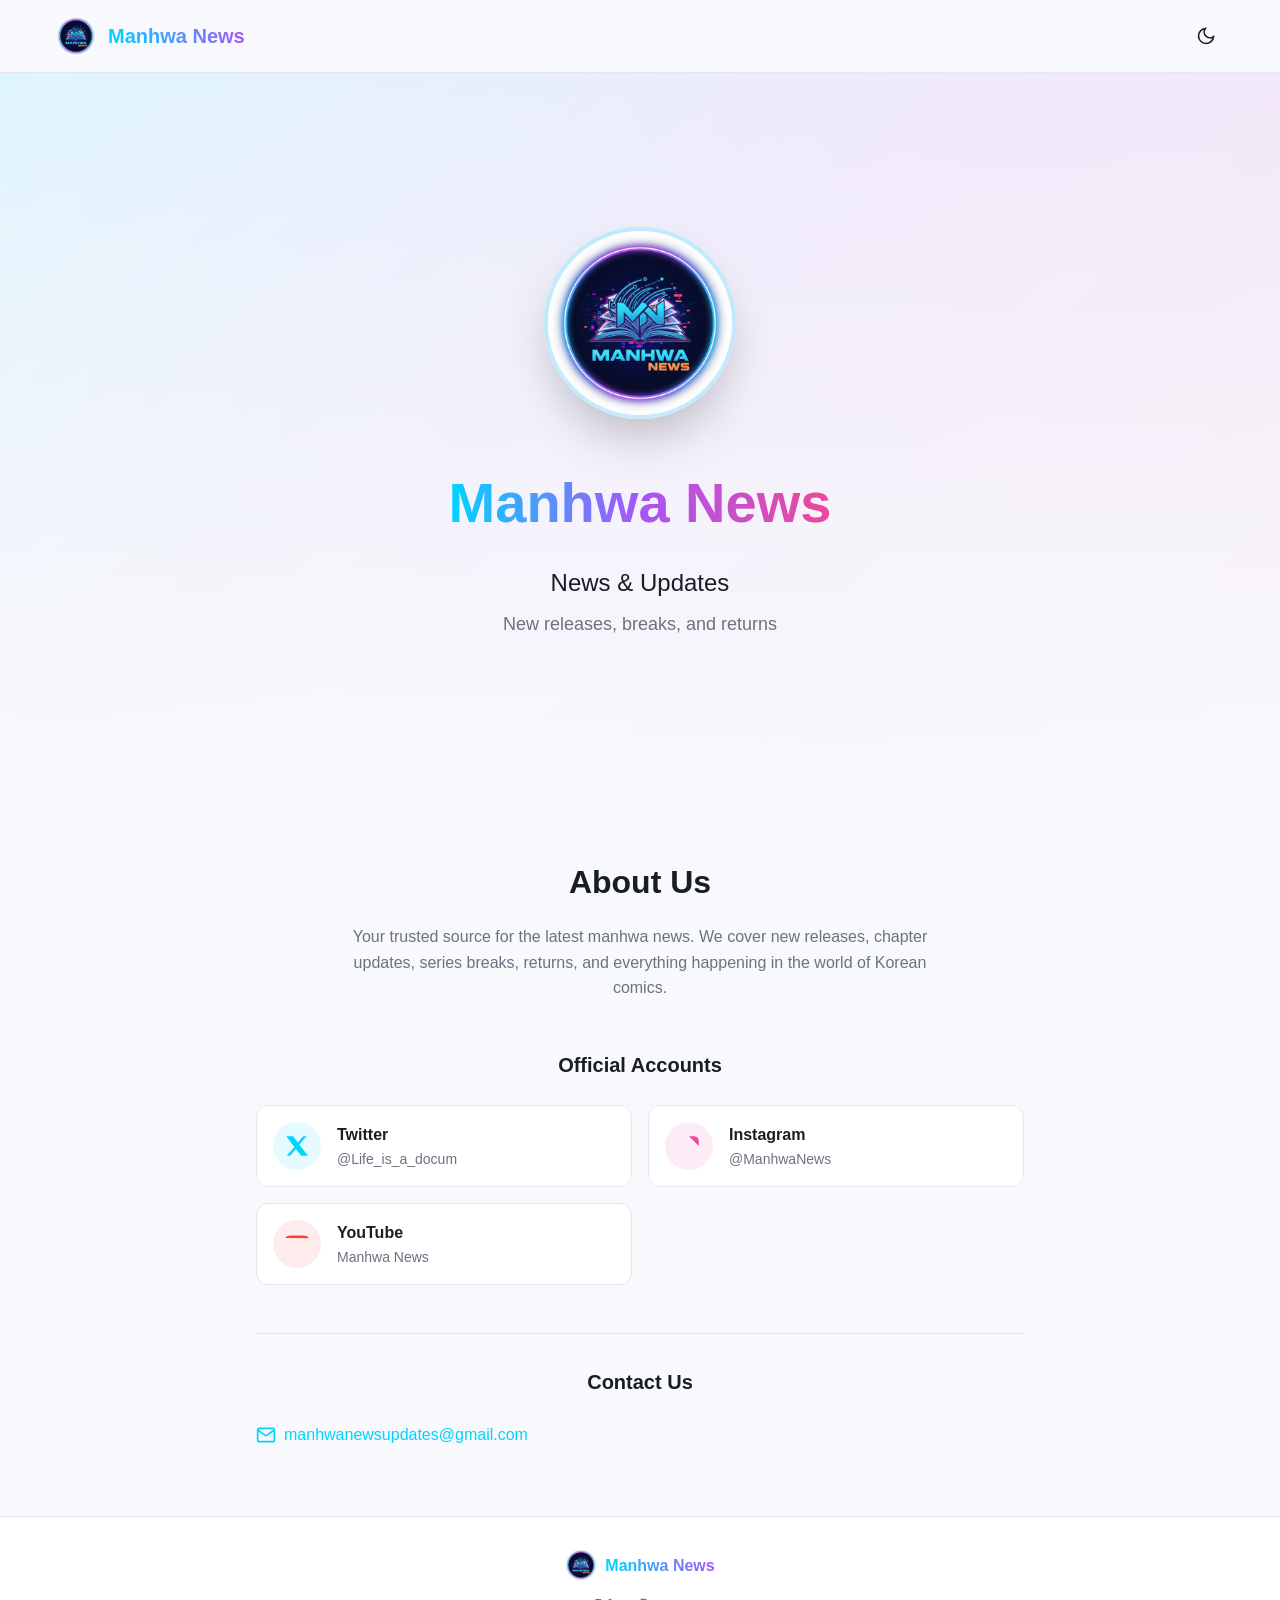
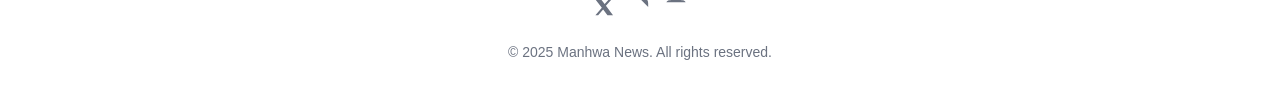
==== commit c87e5821: "Update contact email in index.html" ====
--- a/index.html
+++ b/index.html
@@ -95,7 +95,7 @@
                         <path d="M4 4h16c1.1 0 2 .9 2 2v12c0 1.1-.9 2-2 2H4c-1.1 0-2-.9-2-2V6c0-1.1.9-2 2-2z"></path>
                         <polyline points="22,6 12,13 2,6"></polyline>
                     </svg>
-                    <span>contact@manhwanews.com</span>
+                    <span>manhwanewsupdates@gmail.com</span>
                 </a>
             </div>
         </section>
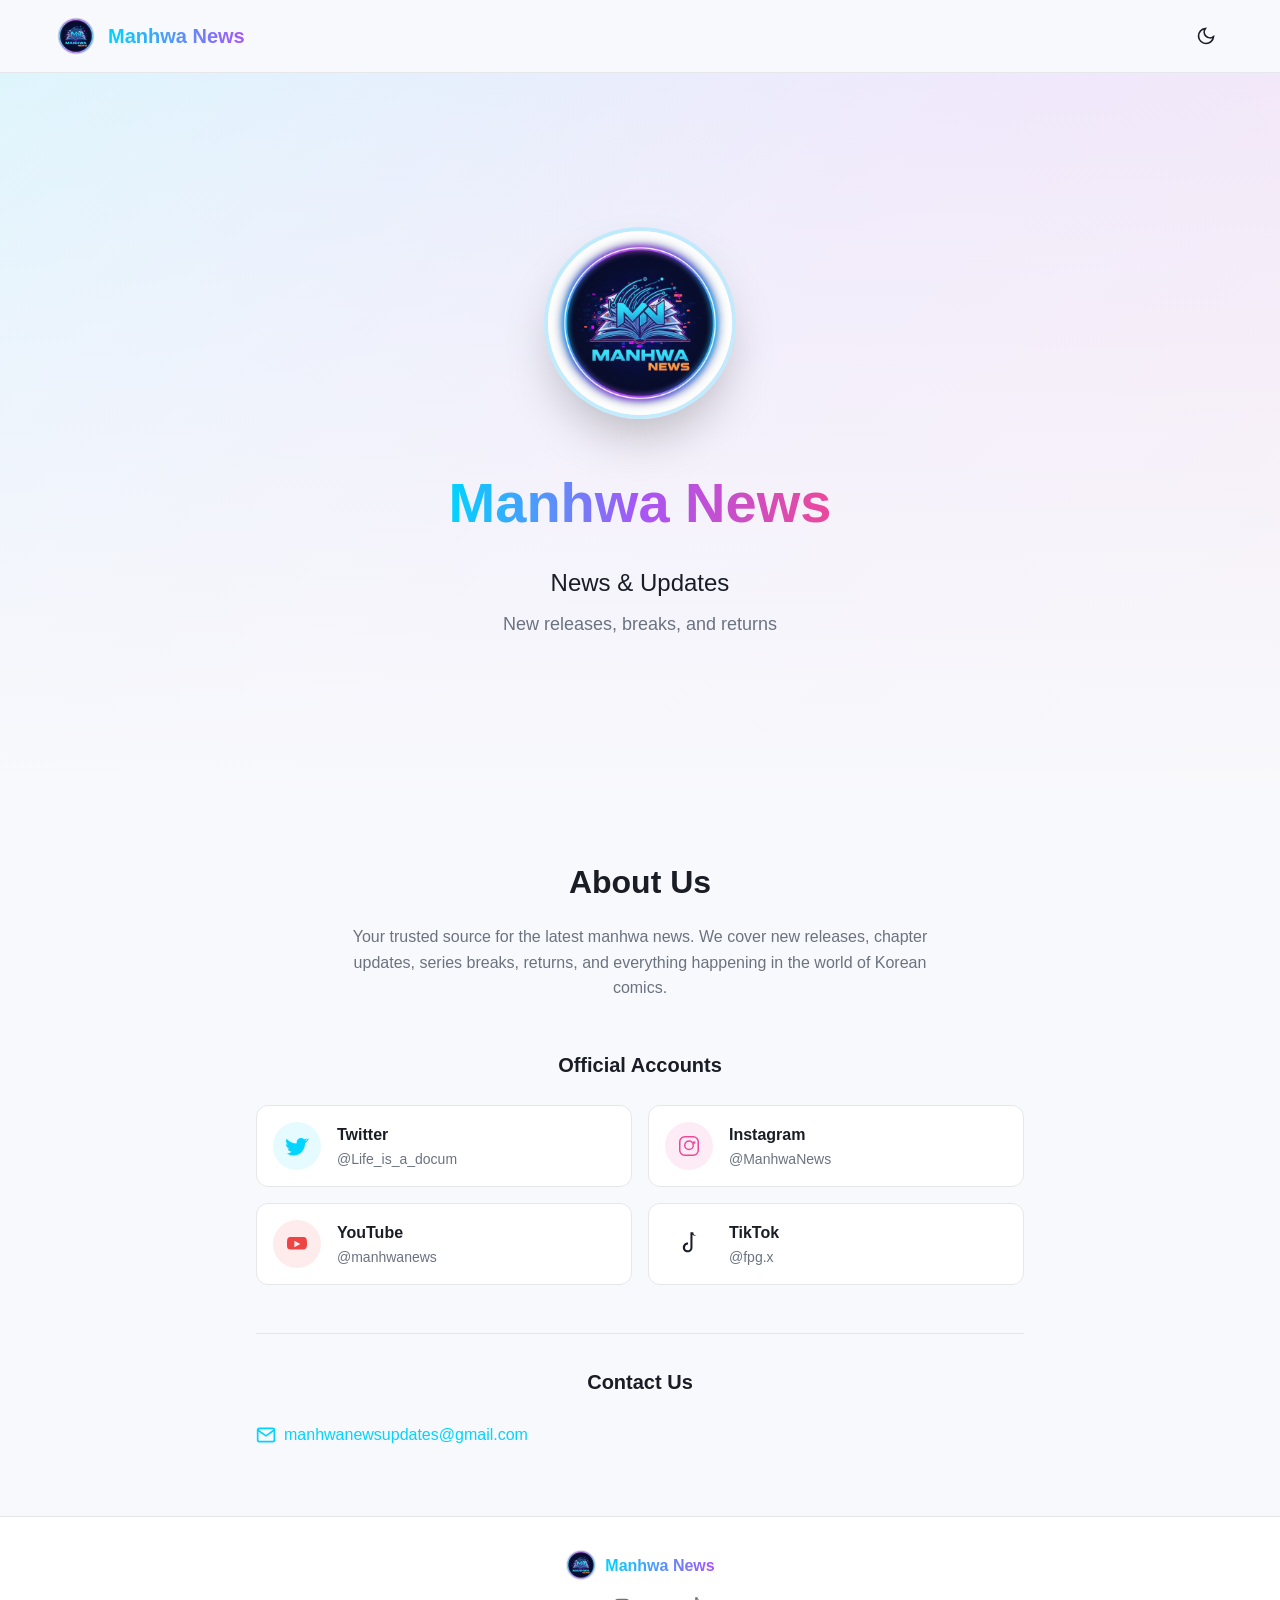
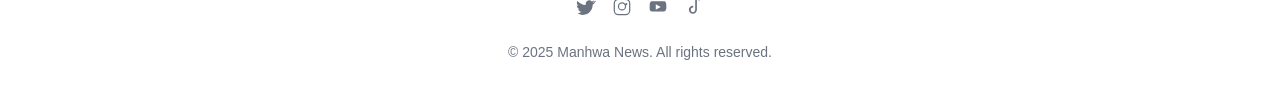
==== commit 78eb3302: "Revise footer social media links and icons Updated social media icons and links in the footer sectio" ====
--- a/index.html
+++ b/index.html
@@ -59,7 +59,9 @@
                 <div class="social-grid">
                     <a href="https://twitter.com/Life_is_a_docum" target="_blank" rel="noopener noreferrer" class="social-card">
                         <div class="social-icon twitter">
-                            <svg viewBox="0 0 24 24" fill="currentColor"><path d="M18.244 2.25h3.308l-7.227 8.26 8.502 11.24H16.17l-5.214-6.817L4.99 21.75H1.68l7.73-8.835L1.254 2.25H8.08l4.713 6.231zm[...]"></path></svg>
+                            <svg width="24" height="24" viewBox="0 0 24 24" fill="currentColor">
+                                <path d="M22.46 5.94c-.8.36-1.67.61-2.57.72a4.49 4.49 0 0 0 1.97-2.48c-.87.52-1.83.9-2.86 1.1A4.48 4.48 0 0 0 16.1 4c-2.47 0-4.48 2.03-4.48 4.52 0 .36.04.72.12 1.06C7.69 9.43 4.07 7.5 1.64 4.74c-.39.66-.6 1.42-.6 2.23 0 1.54.77 2.89 1.94 3.68a4.44 4.44 0 0 1-2.03-.56v.06c0 2.16 1.53 3.96 3.57 4.37a4.45 4.45 0 0 1-2 .08c.57 1.8 2.23 3.12 4.2 3.16A8.98 8.98 0 0 1 2 19.54 12.73 12.73 0 0 0 8.29 21.5c7.55 0 11.7-6.3 11.7-11.76 0-.18-.01-.35-.02-.53A8.33 8.33 0 0 0 24 4.59a8.9 8.9 0 0 1-2.54.71z"/>
+                            </svg>
                         </div>
                         <div class="social-info">
                             <span class="social-name">Twitter</span>
@@ -68,7 +70,9 @@
                     </a>
                     <a href="https://instagram.com/manhwanews" target="_blank" rel="noopener noreferrer" class="social-card">
                         <div class="social-icon instagram">
-                            <svg viewBox="0 0 24 24" fill="currentColor"><path d="M12 2.163c3.204 0 3.584.012 4.85.07 3.252.148 4.771 1.691 4.919 4.919.058 1.265.069 1.645.069 4.849 0 3.205-.012 3.584[...]" /></svg>
+                            <svg width="24" height="24" viewBox="0 0 24 24">
+                                <path fill="currentColor" d="M7.75 2h8.5A5.75 5.75 0 0 1 22 7.75v8.5A5.75 5.75 0 0 1 16.25 22h-8.5A5.75 5.75 0 0 1 2 16.25v-8.5A5.75 5.75 0 0 1 7.75 2zm0 1.5A4.25 4.25 0 0 0 3.5 7.75v8.5A4.25 4.25 0 0 0 7.75 20.5h8.5A4.25 4.25 0 0 0 20.5 16.25v-8.5A4.25 4.25 0 0 0 16.25 3.5h-8.5zm4.25 2.75a5 5 0 1 1 0 10.001A5 5 0 0 1 12 6.25zm0 1.5a3.5 3.5 0 1 0 0 7.001A3.5 3.5 0 0 0 12 7.75zm6.5.75a1.25 1.25 0 1 1-2.5 0a1.25 1.25 0 0 1 2.5 0z"/>
+                            </svg>
                         </div>
                         <div class="social-info">
                             <span class="social-name">Instagram</span>
@@ -77,11 +81,24 @@
                     </a>
                     <a href="https://youtube.com/@manhwanews" target="_blank" rel="noopener noreferrer" class="social-card">
                         <div class="social-icon youtube">
-                            <svg viewBox="0 0 24 24" fill="currentColor"><path d="M23.498 6.186a3.016 3.016 0 0 0-2.122-2.136C19.505 3.545 12 3.545 12 3.545s-7.505 0-9.377.505A3.017 3.017 0 0 0 .502 6[...]" /></svg>
+                            <svg width="24" height="24" viewBox="0 0 24 24">
+                                <path fill="currentColor" d="M21.8 8.001s-.199-1.409-.806-2.027c-.772-.802-1.636-.806-2.033-.853C15.441 4.998 12 5 12 5h-.015s-3.441-.002-6.96.121c-.397.047-1.261.05-2.033.853-.607.618-.806 2.027-.806 2.027S2 9.418 2 10.834v2.332C2 14.581 2.199 15.991 2.806 16.609c.772.802 1.636.798 2.033.845 3.52.123 6.96.121 6.96.121s3.441.002 6.96-.121c.398-.047 1.261-.043 2.033-.845.607-.618.806-2.027.806-2.027S22 14.582 22 13.166v-2.332c0-1.416-.2-2.834-.2-2.834zM9.33 15.331V8.669l6.006 3.331L9.33 15.331z"/>
+                            </svg>
                         </div>
                         <div class="social-info">
                             <span class="social-name">YouTube</span>
-                            <span class="social-username">Manhwa News</span>
+                            <span class="social-username">@manhwanews</span>
+                        </div>
+                    </a>
+                    <a href="https://www.tiktok.com/@fpg.x" target="_blank" rel="noopener noreferrer" class="social-card">
+                        <div class="social-icon tiktok">
+                            <svg width="24" height="24" viewBox="0 0 48 48" fill="currentColor">
+                                <path d="M36.51 8.1c-2.13-.25-4.06-1.12-5.58-2.45V30.8c0 5.343-4.327 9.69-9.657 9.69-5.33 0-9.657-4.348-9.657-9.69 0-5.345 4.327-9.692 9.657-9.692.293 0 .583.012.87.033v4.061a5.623 5.623 0 1 0-.87 11.225 5.626 5.626 0 0 0 5.606-5.625v-30.22h5.68a7.55 7.55 0 0 0 6.53 7.327zm0 0"/>
+                            </svg>
+                        </div>
+                        <div class="social-info">
+                            <span class="social-name">TikTok</span>
+                            <span class="social-username">@fpg.x</span>
                         </div>
                     </a>
                     <!-- Discord card removed -->
@@ -109,15 +126,25 @@
             </div>
             <div class="footer-social">
                 <a href="https://twitter.com/Life_is_a_docum" target="_blank" rel="noopener noreferrer" aria-label="Twitter">
-                    <svg viewBox="0 0 24 24" fill="currentColor"><path d="M18.244 2.25h3.308l-7.227 8.26 8.502 11.24H16.17l-5.214-6.817L4.99 21.75H1.68l7.73-8.835L1.254 2.25H8.08l4.713 6.231zm-1.161 1[...]" /></svg>
+                    <svg width="24" height="24" viewBox="0 0 24 24" fill="currentColor">
+                        <path d="M22.46 5.94c-.8.36-1.67.61-2.57.72a4.49 4.49 0 0 0 1.97-2.48c-.87.52-1.83.9-2.86 1.1A4.48 4.48 0 0 0 16.1 4c-2.47 0-4.48 2.03-4.48 4.52 0 .36.04.72.12 1.06C7.69 9.43 4.07 7.5 1.64 4.74c-.39.66-.6 1.42-.6 2.23 0 1.54.77 2.89 1.94 3.68a4.44 4.44 0 0 1-2.03-.56v.06c0 2.16 1.53 3.96 3.57 4.37a4.45 4.45 0 0 1-2 .08c.57 1.8 2.23 3.12 4.2 3.16A8.98 8.98 0 0 1 2 19.54 12.73 12.73 0 0 0 8.29 21.5c7.55 0 11.7-6.3 11.7-11.76 0-.18-.01-.35-.02-.53A8.33 8.33 0 0 0 24 4.59a8.9 8.9 0 0 1-2.54.71z"/>
+                    </svg>
                 </a>
                 <a href="https://instagram.com/manhwanews" target="_blank" rel="noopener noreferrer" aria-label="Instagram">
-                    <svg viewBox="0 0 24 24" fill="currentColor"><path d="M12 2.163c3.204 0 3.584.012 4.85.07 3.252.148 4.771 1.691 4.919 4.919.058 1.265.069 1.645.069 4.849 0 3.205-.012 3.584-.069 4.[...]" /></svg>
+                    <svg width="24" height="24" viewBox="0 0 24 24">
+                        <path fill="currentColor" d="M7.75 2h8.5A5.75 5.75 0 0 1 22 7.75v8.5A5.75 5.75 0 0 1 16.25 22h-8.5A5.75 5.75 0 0 1 2 16.25v-8.5A5.75 5.75 0 0 1 7.75 2zm0 1.5A4.25 4.25 0 0 0 3.5 7.75v8.5A4.25 4.25 0 0 0 7.75 20.5h8.5A4.25 4.25 0 0 0 20.5 16.25v-8.5A4.25 4.25 0 0 0 16.25 3.5h-8.5zm4.25 2.75a5 5 0 1 1 0 10.001A5 5 0 0 1 12 6.25zm0 1.5a3.5 3.5 0 1 0 0 7.001A3.5 3.5 0 0 0 12 7.75zm6.5.75a1.25 1.25 0 1 1-2.5 0a1.25 1.25 0 0 1 2.5 0z"/>
+                    </svg>
                 </a>
                 <a href="https://youtube.com/@manhwanews" target="_blank" rel="noopener noreferrer" aria-label="YouTube">
-                    <svg viewBox="0 0 24 24" fill="currentColor"><path d="M23.498 6.186a3.016 3.016 0 0 0-2.122-2.136C19.505 3.545 12 3.545 12 3.545s-7.505 0-9.377.505A3.017 3.017 0 0 0 .502 6.186C0 8[...]" /></svg>
+                    <svg width="24" height="24" viewBox="0 0 24 24">
+                        <path fill="currentColor" d="M21.8 8.001s-.199-1.409-.806-2.027c-.772-.802-1.636-.806-2.033-.853C15.441 4.998 12 5 12 5h-.015s-3.441-.002-6.96.121c-.397.047-1.261.05-2.033.853-.607.618-.806 2.027-.806 2.027S2 9.418 2 10.834v2.332C2 14.581 2.199 15.991 2.806 16.609c.772.802 1.636.798 2.033.845 3.52.123 6.96.121 6.96.121s3.441.002 6.96-.121c.398-.047 1.261-.043 2.033-.845.607-.618.806-2.027.806-2.027S22 14.582 22 13.166v-2.332c0-1.416-.2-2.834-.2-2.834zM9.33 15.331V8.669l6.006 3.331L9.33 15.331z"/>
+                    </svg>
                 </a>
-                <!-- Discord link removed -->
+                <a href="https://www.tiktok.com/@fpg.x" target="_blank" rel="noopener noreferrer" aria-label="TikTok">
+                    <svg width="24" height="24" viewBox="0 0 48 48" fill="currentColor">
+                        <path d="M36.51 8.1c-2.13-.25-4.06-1.12-5.58-2.45V30.8c0 5.343-4.327 9.69-9.657 9.69-5.33 0-9.657-4.348-9.657-9.69 0-5.345 4.327-9.692 9.657-9.692.293 0 .583.012.87.033v4.061a5.623 5.623 0 1 0-.87 11.225 5.626 5.626 0 0 0 5.606-5.625v-30.22h5.68a7.55 7.55 0 0 0 6.53 7.327zm0 0"/>
+                    </svg>
+                </a>
             </div>
             <p class="copyright">&copy; 2025 Manhwa News. All rights reserved.</p>
         </div>
@@ -125,4 +152,4 @@
 
     <script src="main.js"></script>
 </body>
-    </html>
+</html>
